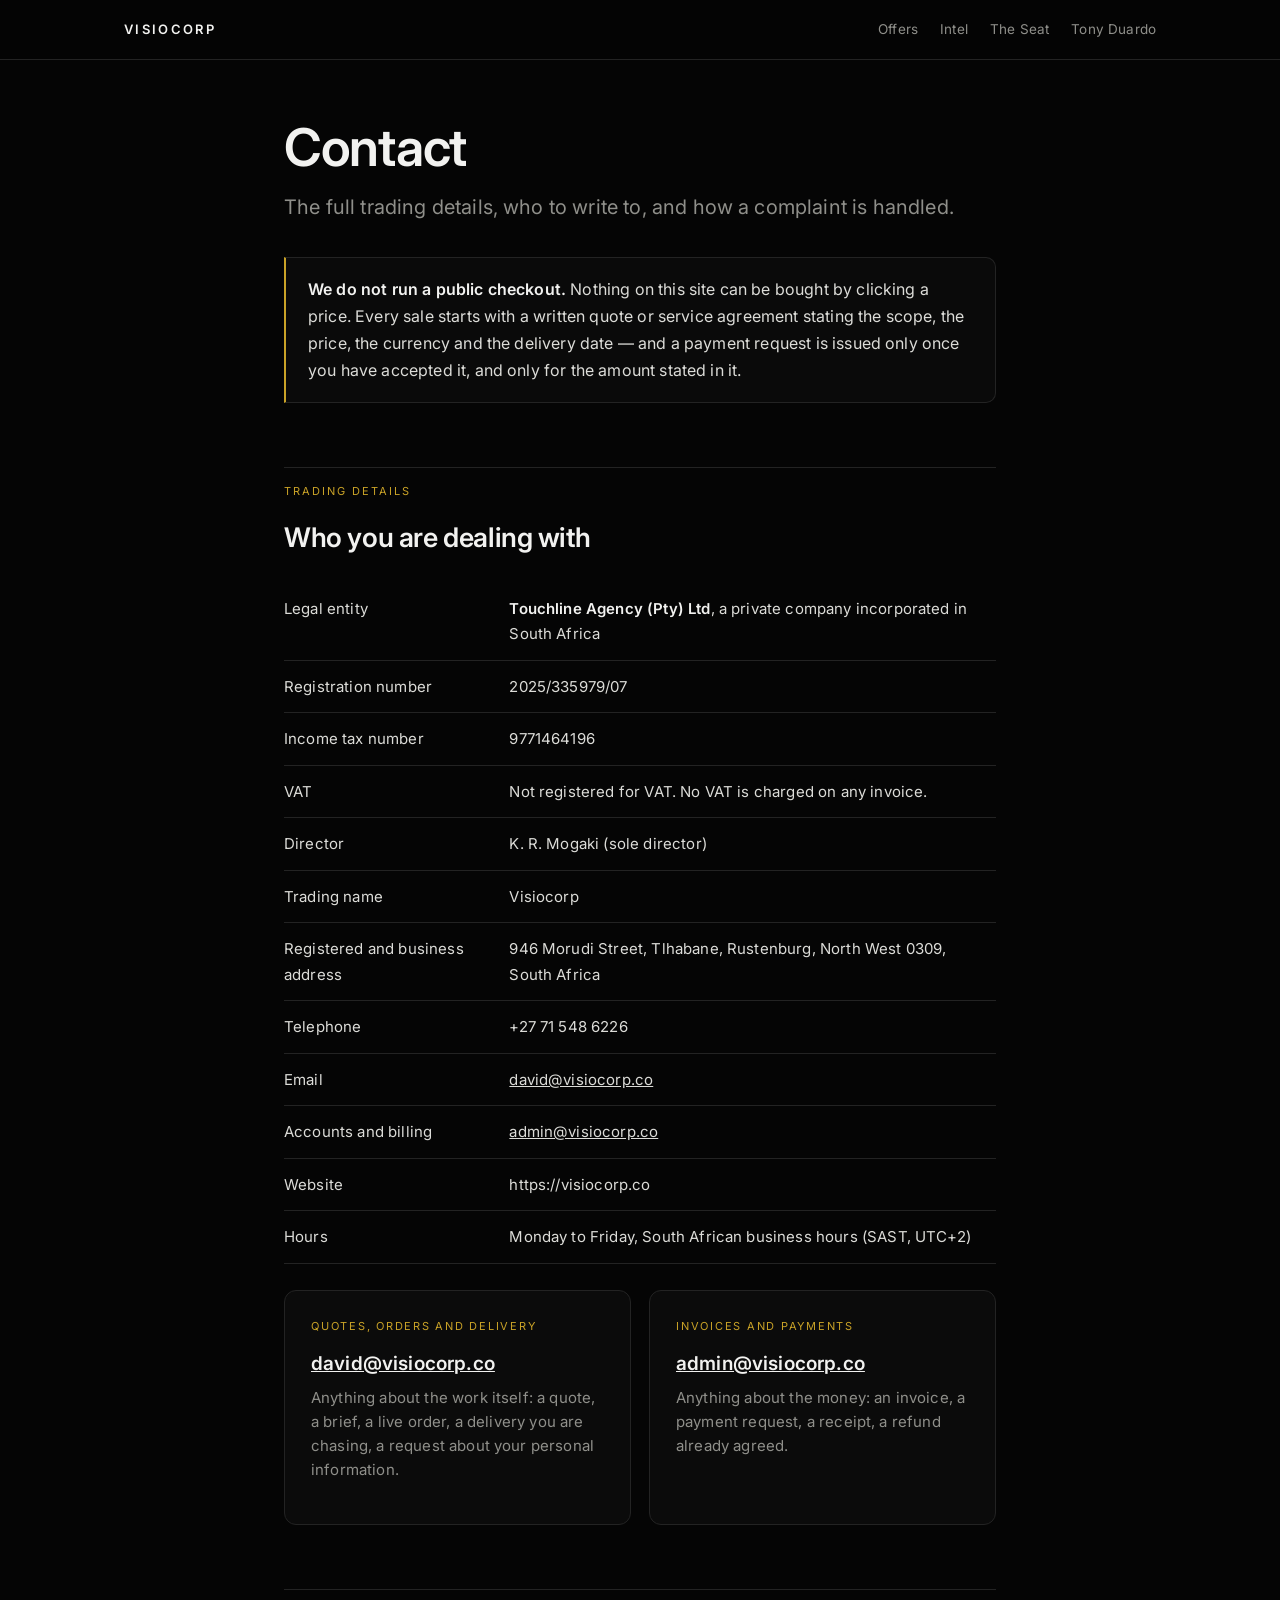
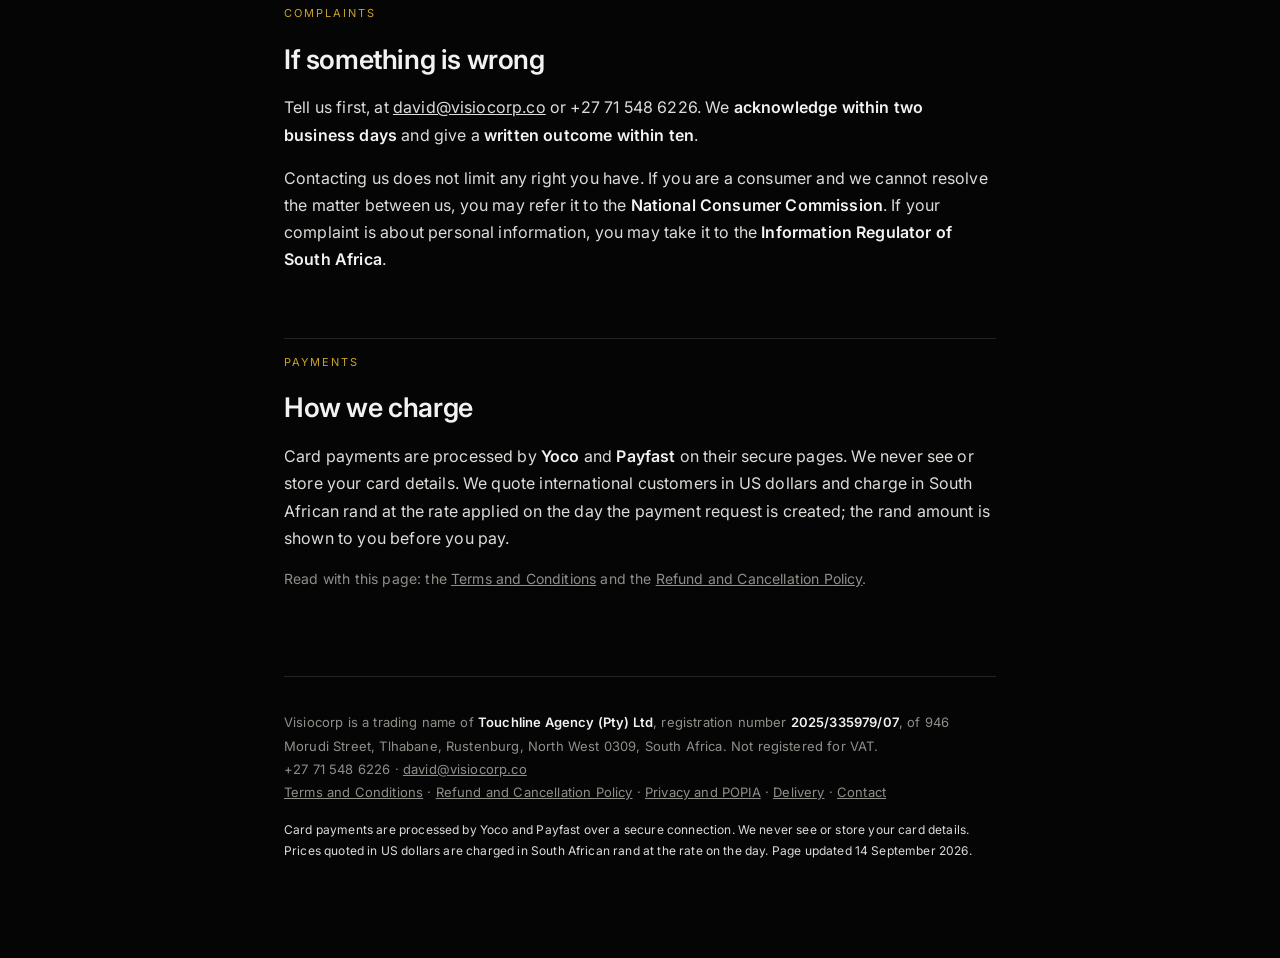
==== contact/index.html @ 48f26a32 "Full site: offers, intel with Yoco checkout, The Seat, Tony Duardo, privacy, delivery, contact Co-Au" ====
<!doctype html>
<html lang="en"><head>
<meta charset="utf-8">
<meta name="viewport" content="width=device-width, initial-scale=1">
<title>Contact — Visiocorp</title>
<meta name="description" content="Trading details, contact addresses, business hours and complaints procedure for Touchline Agency (Pty) Ltd, trading as Visiocorp.">
<link rel="canonical" href="https://visiocorp.co/contact/">
<link rel="preconnect" href="https://fonts.googleapis.com">
<link rel="preconnect" href="https://fonts.gstatic.com" crossorigin>
<link href="https://fonts.googleapis.com/css2?family=Inter:wght@400;600&display=swap" rel="stylesheet">
<style>
:root{--bg:#050505;--fg:#f2f2f0;--mut:#8f8f8a;--line:#232323;--acc:#c9a227;--card:#0b0b0b;
--sans:Inter,'Helvetica Neue',Helvetica,Arial,sans-serif}
*{box-sizing:border-box}
html{scroll-behavior:smooth;-webkit-text-size-adjust:100%}
body{margin:0;background:var(--bg);color:var(--fg);font-family:var(--sans);font-size:16px;
line-height:1.7;letter-spacing:.01em;-webkit-font-smoothing:antialiased}
a{color:inherit}
.wrap{max-width:760px;margin:0 auto;padding:0 24px 96px}
.wrap.wide{max-width:1080px}
header.top{border-bottom:1px solid var(--line);position:sticky;top:0;background:rgba(5,5,5,.93);
backdrop-filter:blur(10px);z-index:20}
header.top .bar{max-width:1080px;margin:0 auto;padding:18px 24px;display:flex;align-items:center;
justify-content:space-between;gap:20px;flex-wrap:wrap}
.brand{font-weight:600;letter-spacing:.18em;text-transform:uppercase;font-size:13px;text-decoration:none;white-space:nowrap}
nav.main{display:flex;gap:22px;flex-wrap:wrap}
nav.main a{font-size:13.5px;color:var(--mut);text-decoration:none}
nav.main a:hover,nav.main a[aria-current]{color:var(--fg)}
h1{font-size:clamp(32px,6vw,52px);line-height:1.07;font-weight:600;letter-spacing:-.025em;margin:60px 0 16px}
.sub{color:var(--mut);font-size:clamp(17px,2.2vw,20px);line-height:1.55;margin:0 0 34px;max-width:60ch}
h2{font-size:clamp(21px,3vw,27px);font-weight:600;letter-spacing:-.015em;margin:56px 0 12px;scroll-margin-top:80px}
h3{font-size:17px;font-weight:600;margin:28px 0 6px}
p{margin:0 0 16px;color:#dcdcd8}
ul,ol{margin:0 0 16px;padding-left:22px;color:#dcdcd8}
li{margin:0 0 9px}
strong,b{color:var(--fg);font-weight:600}
.eyebrow{font-size:11px;letter-spacing:.18em;text-transform:uppercase;color:var(--acc);
border-top:1px solid var(--line);padding-top:14px;margin:64px 0 14px}
.eyebrow+h2{margin-top:0}
.small{font-size:14px;color:var(--mut);line-height:1.6}
.grid{display:grid;gap:18px;margin:26px 0 0}
.grid.c2{grid-template-columns:repeat(auto-fit,minmax(260px,1fr))}
.grid.c3{grid-template-columns:repeat(auto-fit,minmax(240px,1fr))}
.card{border:1px solid var(--line);border-radius:12px;padding:26px;background:var(--card);
display:flex;flex-direction:column}
.card.feat{border-color:var(--acc)}
.card .k{font-size:11px;letter-spacing:.16em;text-transform:uppercase;color:var(--acc);margin-bottom:12px}
.card h3{margin:0 0 6px;font-size:19px}
.card p{font-size:15px;line-height:1.6}
.price{font-size:38px;line-height:1;font-weight:600;letter-spacing:-.03em;margin:6px 0 2px}
.price span{font-size:13px;font-weight:400;color:var(--mut);letter-spacing:.06em;margin-left:6px}
.zar{font-size:13px;color:var(--mut);margin:0 0 16px}
.btn{display:inline-block;padding:13px 26px;border-radius:999px;text-decoration:none;font-size:15px;
font-weight:600;border:1px solid var(--fg);color:var(--bg);background:var(--fg);transition:.15s;margin-top:auto}
.btn:hover{opacity:.86}
.btn.ghost{background:transparent;color:var(--fg)}
.btn.gold{background:var(--acc);border-color:var(--acc);color:#161200}
.btn.wide{display:block;text-align:center}
table{width:100%;border-collapse:collapse;margin:22px 0;font-size:15px}
th{text-align:left;font-size:11px;letter-spacing:.14em;text-transform:uppercase;color:var(--mut);
border-bottom:1px solid var(--line);padding:0 14px 10px 0;font-weight:600}
td{border-bottom:1px solid var(--line);padding:13px 14px 13px 0;vertical-align:top;color:#dcdcd8}
td.r,th.r{text-align:right;padding-right:0;white-space:nowrap}
.note{border:1px solid var(--line);border-left:2px solid var(--acc);border-radius:0 10px 10px 0;
padding:18px 22px;margin:28px 0;background:#0a0a0a}
.note p:last-child{margin:0}
form.sub-form{display:flex;gap:10px;flex-wrap:wrap;margin:22px 0 0}
form.sub-form input{flex:1 1 240px;background:#0d0d0d;border:1px solid var(--line);border-radius:999px;
padding:13px 20px;color:var(--fg);font-family:inherit;font-size:15px}
form.sub-form input:focus{outline:none;border-color:var(--acc)}
form.sub-form button{padding:13px 26px;border-radius:999px;border:1px solid var(--fg);background:var(--fg);
color:var(--bg);font-family:inherit;font-size:15px;font-weight:600;cursor:pointer}
footer.site{border-top:1px solid var(--line);margin-top:86px;padding:34px 0 0;color:var(--mut);
font-size:13px;line-height:1.8}
footer.site a{color:var(--mut)}
footer.site .pay{margin:14px 0 0;font-size:12px}
@media(max-width:600px){h1{margin-top:40px}.card{padding:22px}}
@media print{body{background:#fff;color:#111}header.top{display:none}p,td,li{color:#222}}
</style>
</head><body>
<header class=top><div class=bar>
  <a class=brand href="/">Visiocorp</a>
  <nav class=main><a href="/offers/">Offers</a><a href="/intel/">Intel</a><a href="/the-seat/">The Seat</a><a href="/tony-duardo/">Tony Duardo</a></nav>
</div></header>
<main class="wrap">
  <h1>Contact</h1>
  <p class=sub>The full trading details, who to write to, and how a complaint is handled.</p>
<div class=note>
  <p><strong>We do not run a public checkout.</strong> Nothing on this site can be bought
  by clicking a price. Every sale starts with a written quote or service agreement stating
  the scope, the price, the currency and the delivery date — and a payment request is
  issued only once you have accepted it, and only for the amount stated in it.</p>
</div>

<p class=eyebrow>Trading details</p>
<h2>Who you are dealing with</h2>
<table>
  <tr><td>Legal entity</td><td><strong>Touchline Agency (Pty) Ltd</strong>, a private company incorporated in South Africa</td></tr>
  <tr><td>Registration number</td><td>2025/335979/07</td></tr>
  <tr><td>Income tax number</td><td>9771464196</td></tr>
  <tr><td>VAT</td><td>Not registered for VAT. No VAT is charged on any invoice.</td></tr>
  <tr><td>Director</td><td>K. R. Mogaki (sole director)</td></tr>
  <tr><td>Trading name</td><td>Visiocorp</td></tr>
  <tr><td>Registered and business address</td><td>946 Morudi Street, Tlhabane, Rustenburg, North West 0309, South Africa</td></tr>
  <tr><td>Telephone</td><td>+27 71 548 6226</td></tr>
  <tr><td>Email</td><td><a href="mailto:david@visiocorp.co">david@visiocorp.co</a></td></tr>
  <tr><td>Accounts and billing</td><td><a href="mailto:admin@visiocorp.co">admin@visiocorp.co</a></td></tr>
  <tr><td>Website</td><td>https://visiocorp.co</td></tr>
  <tr><td>Hours</td><td>Monday to Friday, South African business hours (SAST, UTC+2)</td></tr>
</table>

<div class="grid c2">
  <div class=card>
    <div class=k>Quotes, orders and delivery</div>
    <h3><a href="mailto:david@visiocorp.co">david@visiocorp.co</a></h3>
    <p class=small>Anything about the work itself: a quote, a brief, a live order, a
    delivery you are chasing, a request about your personal information.</p>
  </div>
  <div class=card>
    <div class=k>Invoices and payments</div>
    <h3><a href="mailto:admin@visiocorp.co">admin@visiocorp.co</a></h3>
    <p class=small>Anything about the money: an invoice, a payment request, a receipt,
    a refund already agreed.</p>
  </div>
</div>

<p class=eyebrow>Complaints</p>
<h2>If something is wrong</h2>
<p>Tell us first, at <a href="mailto:david@visiocorp.co">david@visiocorp.co</a> or +27 71 548 6226. We <strong>acknowledge within two
business days</strong> and give a <strong>written outcome within ten</strong>.</p>
<p>Contacting us does not limit any right you have. If you are a consumer and we cannot
resolve the matter between us, you may refer it to the <strong>National Consumer
Commission</strong>. If your complaint is about personal information, you may take it to
the <strong>Information Regulator of South Africa</strong>.</p>

<p class=eyebrow>Payments</p>
<h2>How we charge</h2>
<p>Card payments are processed by <strong>Yoco</strong> and <strong>Payfast</strong> on
their secure pages. We never see or store your card details. We quote international
customers in US dollars and charge in South African rand at the rate applied on the day
the payment request is created; the rand amount is shown to you before you pay.</p>

<p class=small>Read with this page: the <a href="/terms/">Terms and Conditions</a> and the <a href="/refund-policy/">Refund and Cancellation Policy</a>.</p>
  <footer class=site>
    Visiocorp is a trading name of <strong>Touchline Agency (Pty) Ltd</strong>, registration number <strong>2025/335979/07</strong>, of 946 Morudi Street, Tlhabane, Rustenburg, North West 0309, South Africa. Not registered for VAT.<br>
    +27 71 548 6226 &middot; <a href="mailto:david@visiocorp.co">david@visiocorp.co</a><br>
    <a href="/terms/">Terms and Conditions</a> &middot; <a href="/refund-policy/">Refund and Cancellation Policy</a> &middot; <a href="/privacy/">Privacy and POPIA</a> &middot; <a href="/delivery/">Delivery</a> &middot; <a href="/contact/">Contact</a>
    <p class=pay>Card payments are processed by Yoco and Payfast over a secure connection.
    We never see or store your card details. Prices quoted in US dollars are charged in South
    African rand at the rate on the day. Page updated 14 September 2026.</p>
  </footer>
</main>
</body></html>
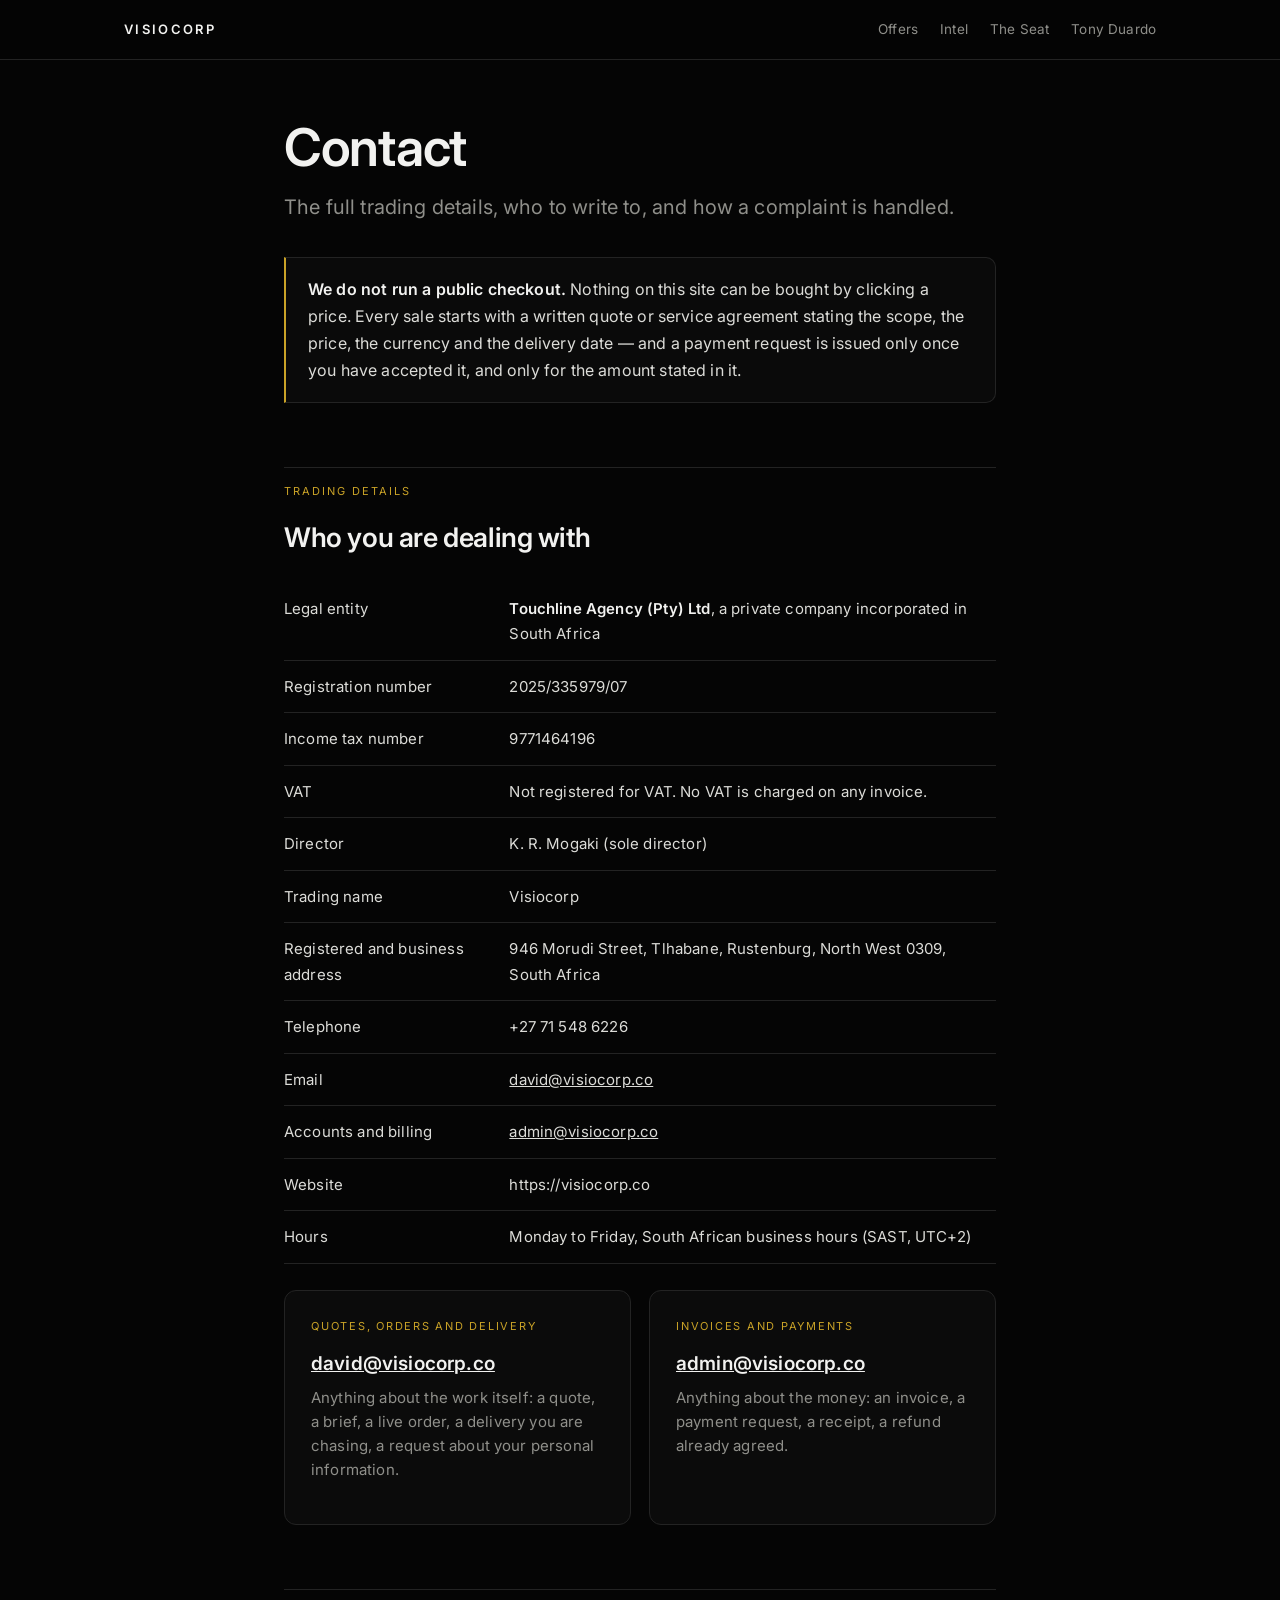
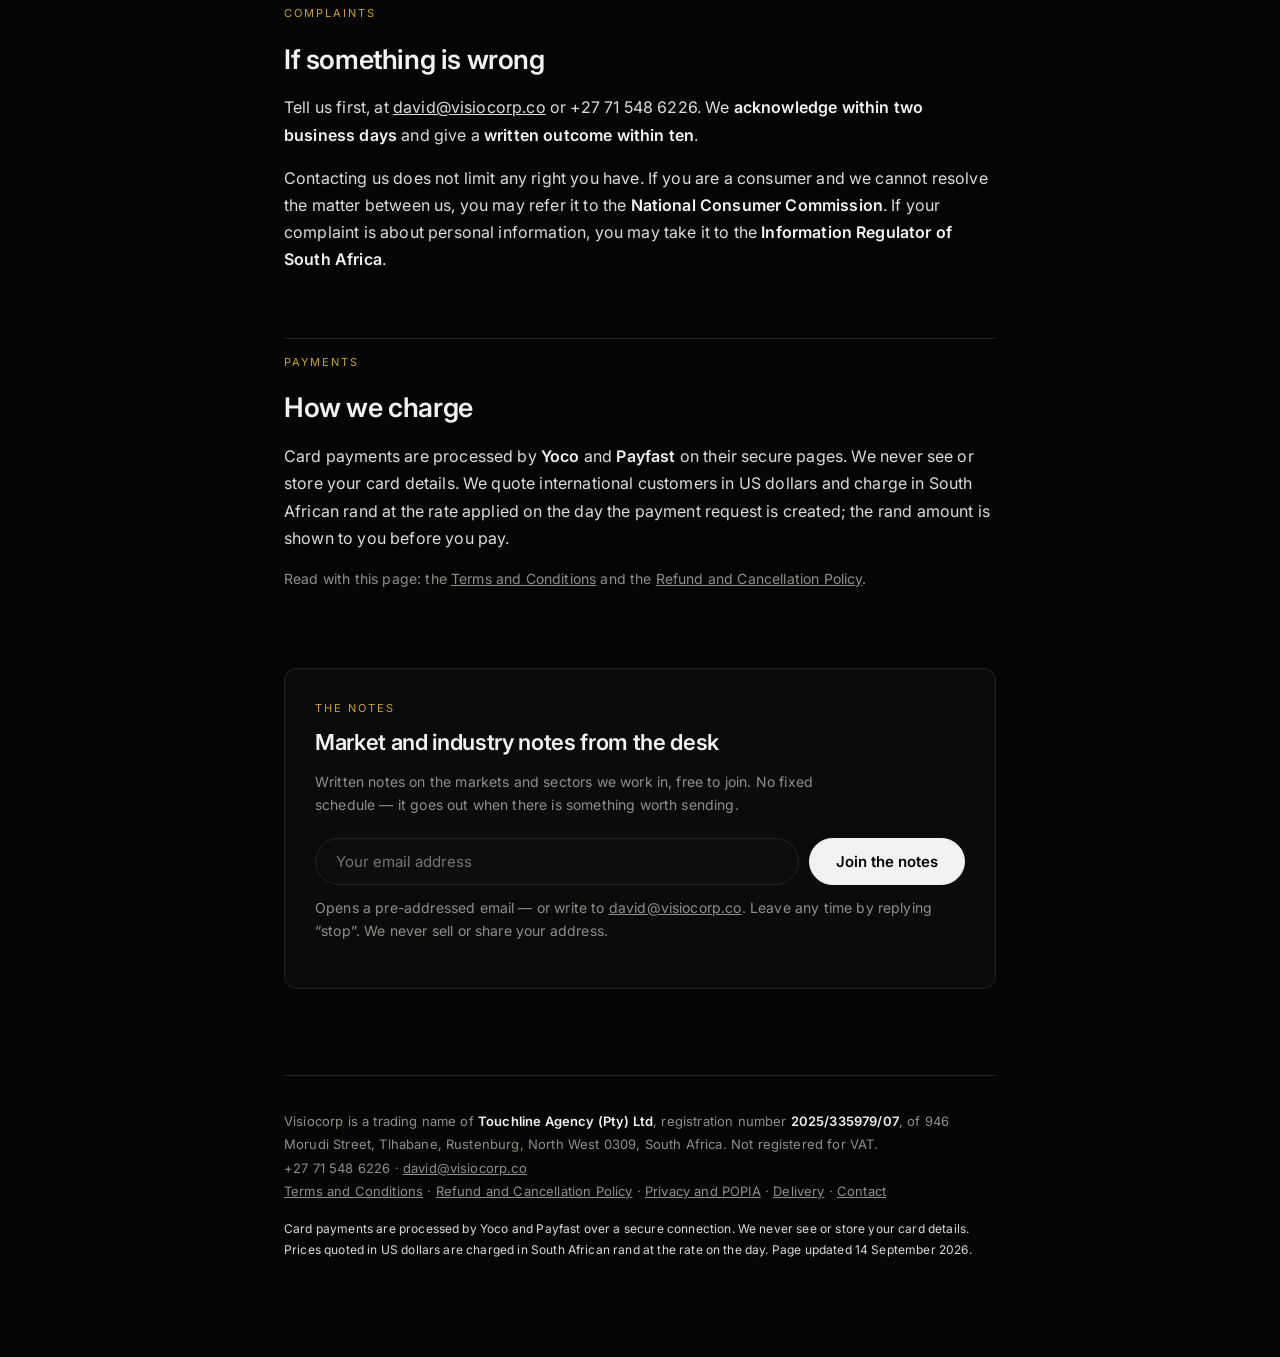
==== commit 3eb83d94: "Newsletter on every page, favicon, sitemap, robots, social cards Co-Authored-By: Claude Opus 5 (1M c" ====
--- a/contact/index.html
+++ b/contact/index.html
@@ -5,6 +5,13 @@
 <title>Contact — Visiocorp</title>
 <meta name="description" content="Trading details, contact addresses, business hours and complaints procedure for Touchline Agency (Pty) Ltd, trading as Visiocorp.">
 <link rel="canonical" href="https://visiocorp.co/contact/">
+<link rel="icon" href="/favicon.svg" type="image/svg+xml">
+<meta property="og:site_name" content="Visiocorp">
+<meta property="og:type" content="website">
+<meta property="og:title" content="Contact — Visiocorp">
+<meta property="og:description" content="Trading details, contact addresses, business hours and complaints procedure for Touchline Agency (Pty) Ltd, trading as Visiocorp.">
+<meta property="og:url" content="https://visiocorp.co/contact/">
+<meta name="twitter:card" content="summary">
 <link rel="preconnect" href="https://fonts.googleapis.com">
 <link rel="preconnect" href="https://fonts.gstatic.com" crossorigin>
 <link href="https://fonts.googleapis.com/css2?family=Inter:wght@400;600&display=swap" rel="stylesheet">
@@ -70,6 +77,9 @@
 form.sub-form input:focus{outline:none;border-color:var(--acc)}
 form.sub-form button{padding:13px 26px;border-radius:999px;border:1px solid var(--fg);background:var(--fg);
 color:var(--bg);font-family:inherit;font-size:15px;font-weight:600;cursor:pointer}
+.nl{border:1px solid var(--line);border-radius:12px;padding:30px;margin:78px 0 0;background:var(--card)}
+.nl .k{font-size:11px;letter-spacing:.18em;text-transform:uppercase;color:var(--acc)}
+.nl h2{margin:6px 0 10px!important;font-size:22px}
 footer.site{border-top:1px solid var(--line);margin-top:86px;padding:34px 0 0;color:var(--mut);
 font-size:13px;line-height:1.8}
 footer.site a{color:var(--mut)}
@@ -141,6 +151,22 @@
 the payment request is created; the rand amount is shown to you before you pay.</p>
 
 <p class=small>Read with this page: the <a href="/terms/">Terms and Conditions</a> and the <a href="/refund-policy/">Refund and Cancellation Policy</a>.</p>
+  
+  <section class=nl>
+    <div class=k>The notes</div>
+    <h2 style="margin-top:6px">Market and industry notes from the desk</h2>
+    <p class=small style="max-width:56ch">Written notes on the markets and sectors we work in, free to join.
+    No fixed schedule &mdash; it goes out when there is something worth sending.</p>
+    <form class=sub-form onsubmit="var a=this.email.value.trim();if(!a)return false;
+      window.location.href='mailto:david@visiocorp.co?subject='+encodeURIComponent('Subscribe — the notes')
+      +'&amp;body='+encodeURIComponent('Please add '+a+' to the notes list.');return false;">
+      <input type=email name=email required placeholder="Your email address" aria-label="Your email address">
+      <button type=submit>Join the notes</button>
+    </form>
+    <p class=small style="margin-top:12px">Opens a pre-addressed email &mdash; or write to
+    <a href="mailto:david@visiocorp.co?subject=Subscribe%20%E2%80%94%20the%20notes">david@visiocorp.co</a>.
+    Leave any time by replying &ldquo;stop&rdquo;. We never sell or share your address.</p>
+  </section>
   <footer class=site>
     Visiocorp is a trading name of <strong>Touchline Agency (Pty) Ltd</strong>, registration number <strong>2025/335979/07</strong>, of 946 Morudi Street, Tlhabane, Rustenburg, North West 0309, South Africa. Not registered for VAT.<br>
     +27 71 548 6226 &middot; <a href="mailto:david@visiocorp.co">david@visiocorp.co</a><br>
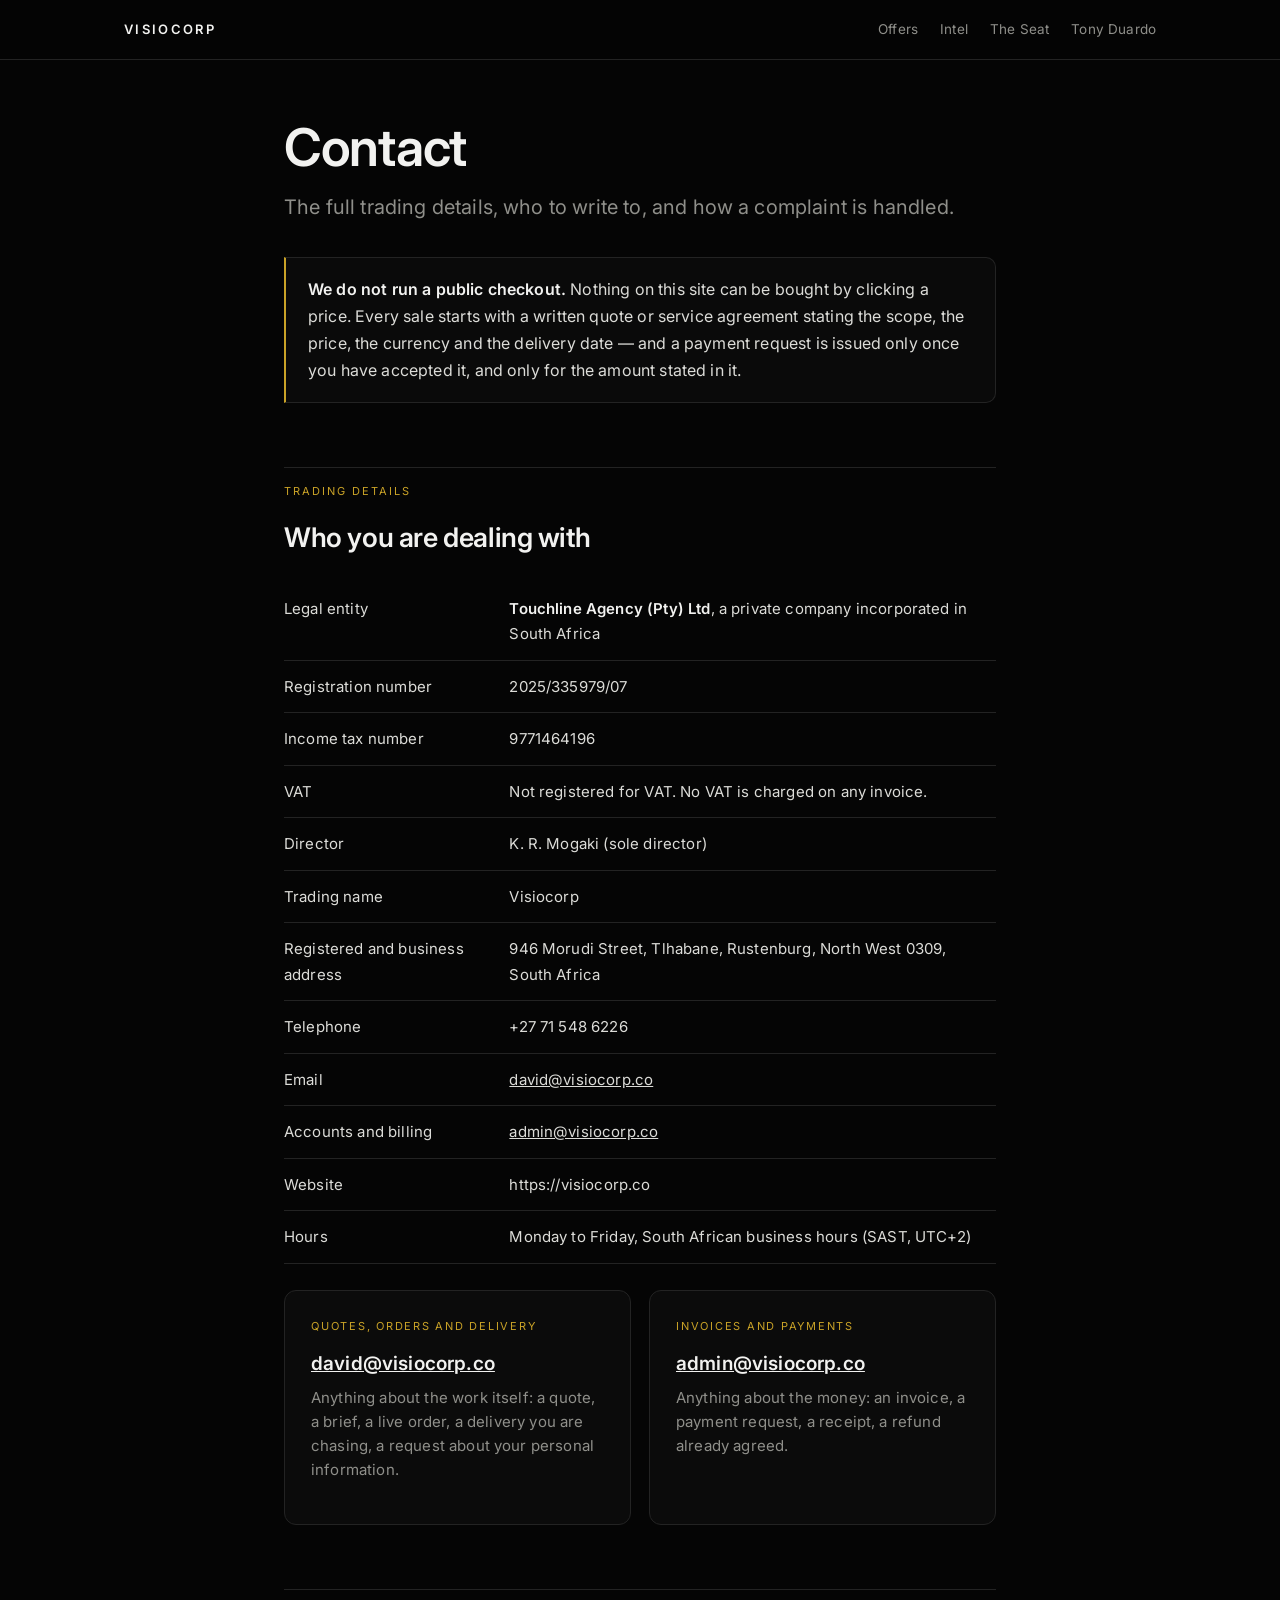
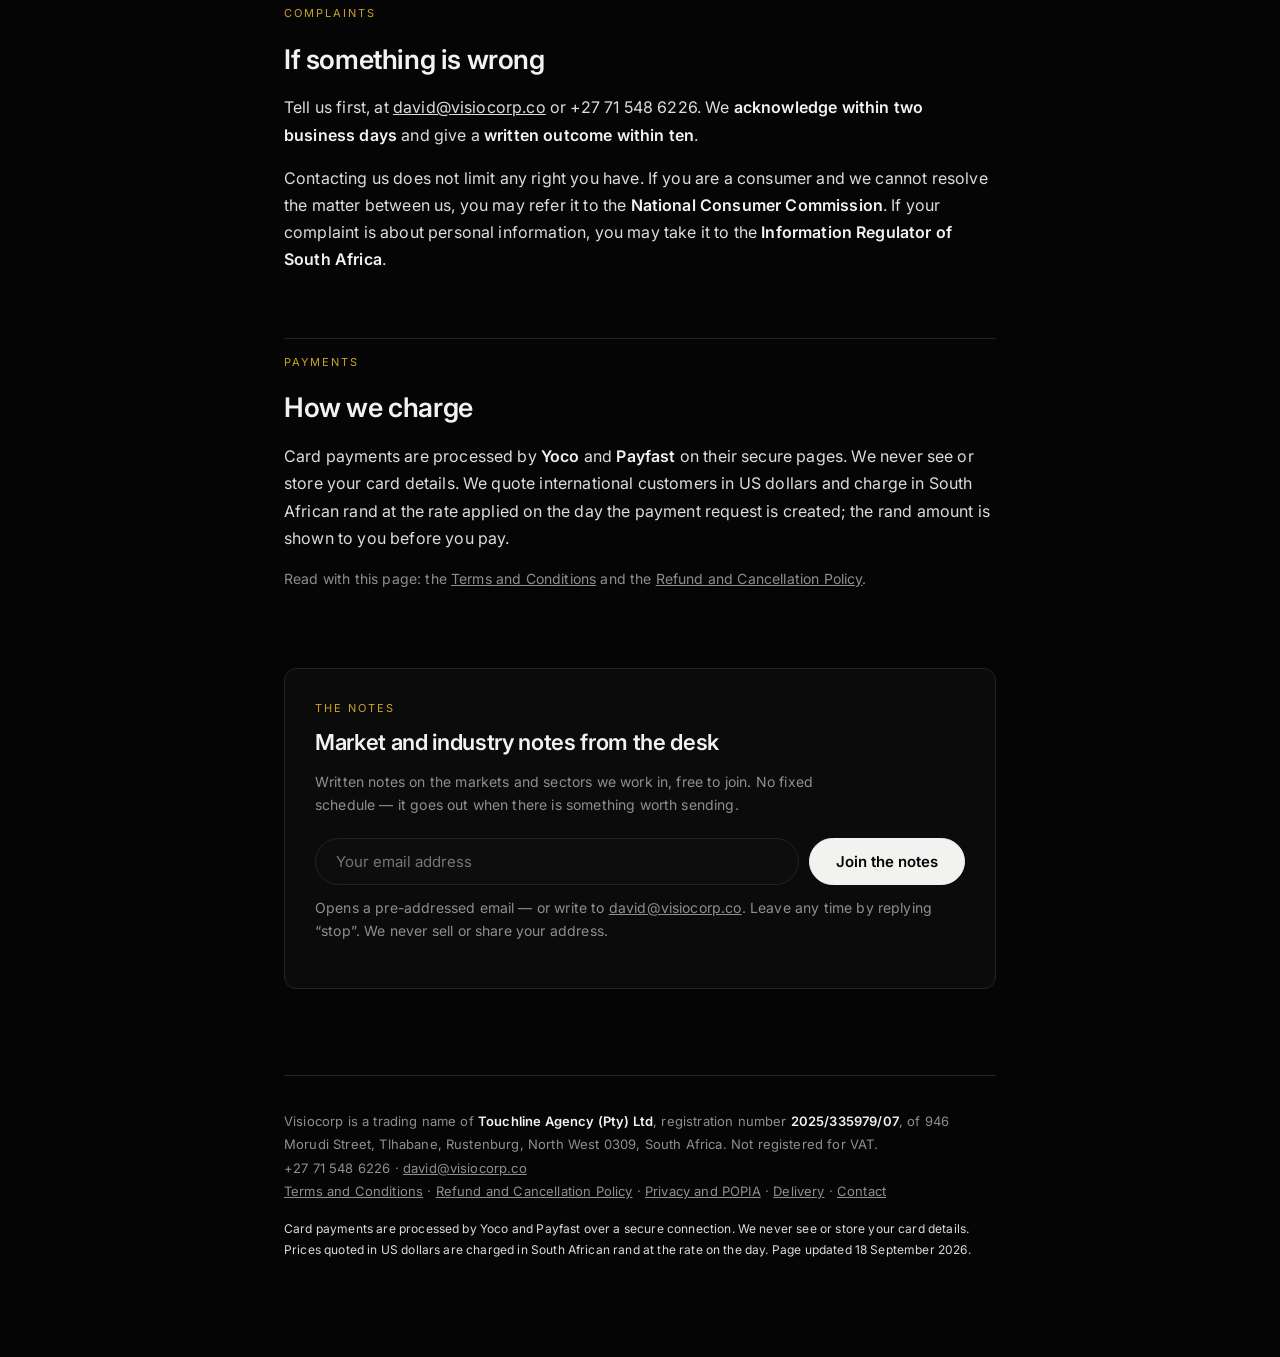
==== commit 21ffe54c: "Homepage with portrait, transition video and product assets; What We Do section Co-Authored-By: Clau" ====
--- a/contact/index.html
+++ b/contact/index.html
@@ -173,7 +173,7 @@
     <a href="/terms/">Terms and Conditions</a> &middot; <a href="/refund-policy/">Refund and Cancellation Policy</a> &middot; <a href="/privacy/">Privacy and POPIA</a> &middot; <a href="/delivery/">Delivery</a> &middot; <a href="/contact/">Contact</a>
     <p class=pay>Card payments are processed by Yoco and Payfast over a secure connection.
     We never see or store your card details. Prices quoted in US dollars are charged in South
-    African rand at the rate on the day. Page updated 14 September 2026.</p>
+    African rand at the rate on the day. Page updated 18 September 2026.</p>
   </footer>
 </main>
 </body></html>
